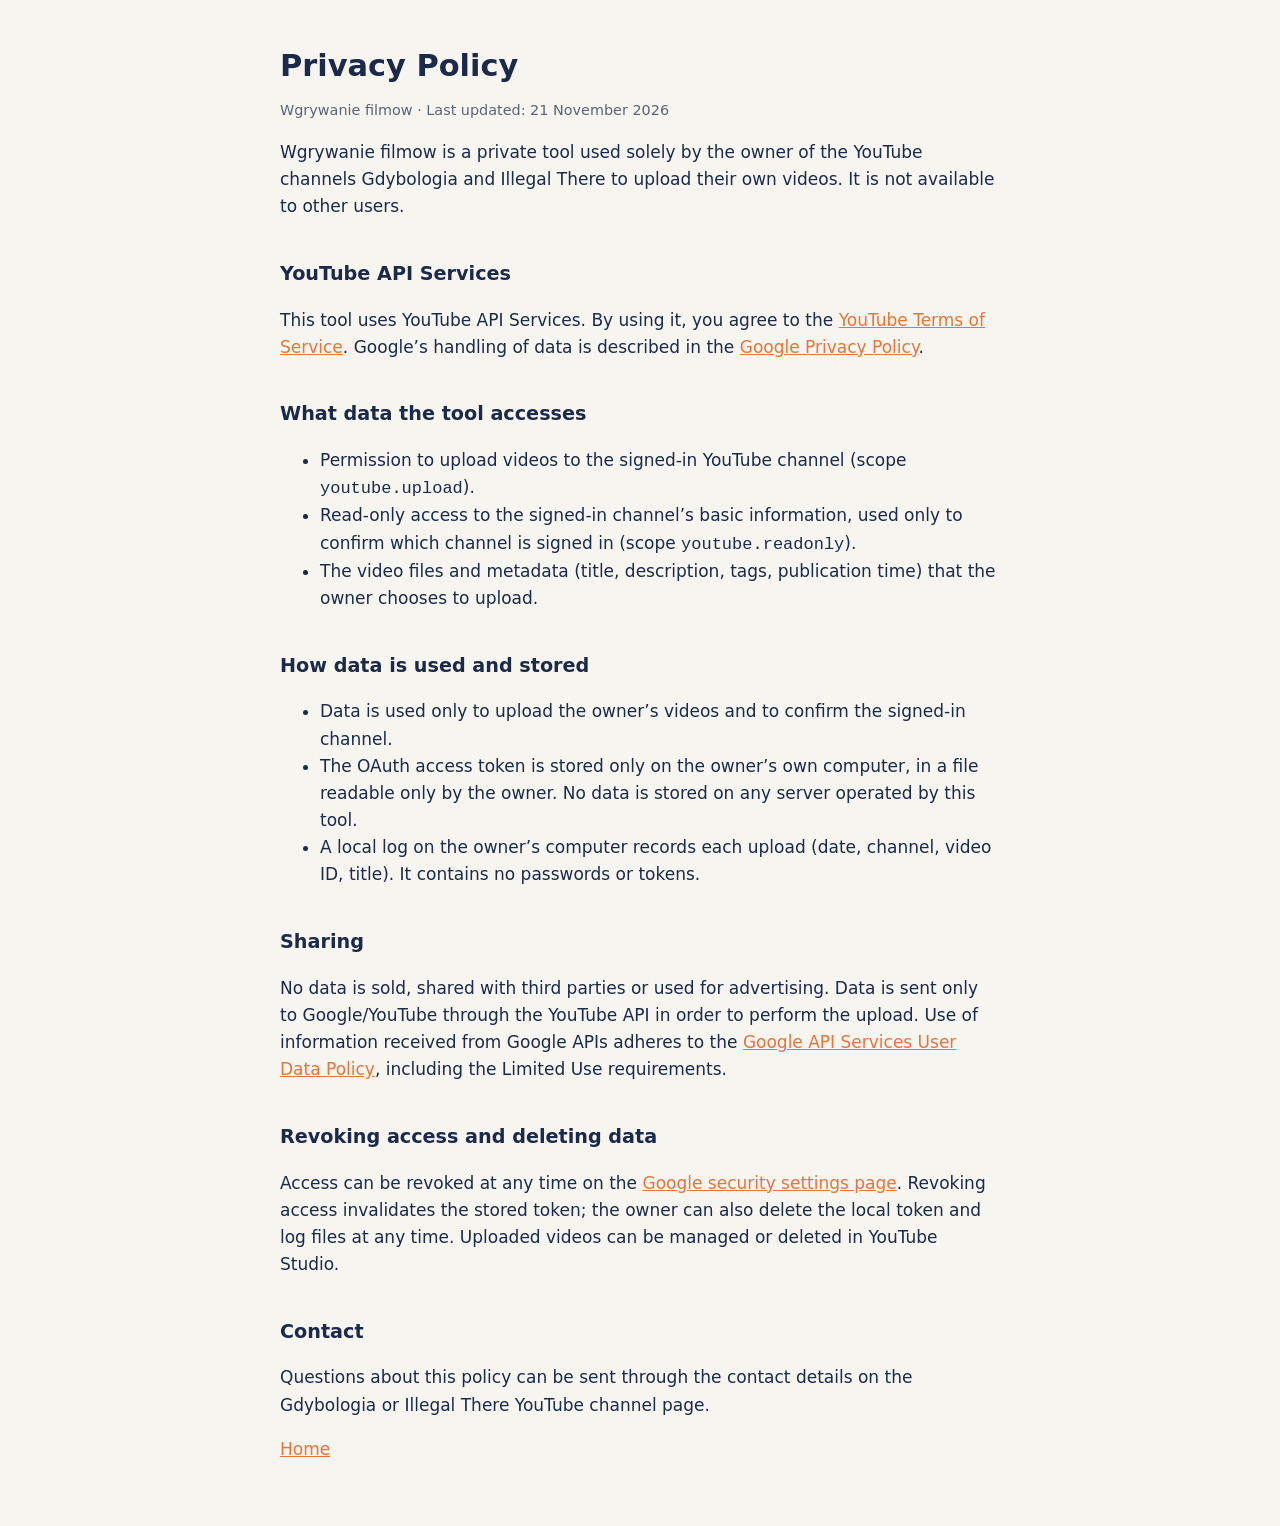
==== privacy.html @ 9b6796ae "Homepage and privacy policy Co-Authored-By: Claude Opus 5.5 <noreply@anthropic.com> Claude-Session: " ====
<!doctype html>
<html lang="en"><head><meta charset="utf-8"><meta name="viewport" content="width=device-width,initial-scale=1">
<title>Privacy Policy</title><link rel="stylesheet" href="style.css"></head>
<body><main>
<h1>Privacy Policy</h1>
<p class="meta">Wgrywanie filmow · Last updated: 21 November 2026</p>
<p>Wgrywanie filmow is a private tool used solely by the owner of the YouTube channels Gdybologia and Illegal There to upload their own videos. It is not available to other users.</p>
<h2>YouTube API Services</h2>
<p>This tool uses YouTube API Services. By using it, you agree to the <a href="https://www.youtube.com/t/terms">YouTube Terms of Service</a>. Google’s handling of data is described in the <a href="https://policies.google.com/privacy">Google Privacy Policy</a>.</p>
<h2>What data the tool accesses</h2>
<ul>
<li>Permission to upload videos to the signed-in YouTube channel (scope <code>youtube.upload</code>).</li>
<li>Read-only access to the signed-in channel’s basic information, used only to confirm which channel is signed in (scope <code>youtube.readonly</code>).</li>
<li>The video files and metadata (title, description, tags, publication time) that the owner chooses to upload.</li>
</ul>
<h2>How data is used and stored</h2>
<ul>
<li>Data is used only to upload the owner’s videos and to confirm the signed-in channel.</li>
<li>The OAuth access token is stored only on the owner’s own computer, in a file readable only by the owner. No data is stored on any server operated by this tool.</li>
<li>A local log on the owner’s computer records each upload (date, channel, video ID, title). It contains no passwords or tokens.</li>
</ul>
<h2>Sharing</h2>
<p>No data is sold, shared with third parties or used for advertising. Data is sent only to Google/YouTube through the YouTube API in order to perform the upload. Use of information received from Google APIs adheres to the <a href="https://developers.google.com/terms/api-services-user-data-policy">Google API Services User Data Policy</a>, including the Limited Use requirements.</p>
<h2>Revoking access and deleting data</h2>
<p>Access can be revoked at any time on the <a href="https://myaccount.google.com/permissions">Google security settings page</a>. Revoking access invalidates the stored token; the owner can also delete the local token and log files at any time. Uploaded videos can be managed or deleted in YouTube Studio.</p>
<h2>Contact</h2>
<p>Questions about this policy can be sent through the contact details on the Gdybologia or Illegal There YouTube channel page.</p>
<p><a href="index.html">Home</a></p>
</main></body></html>
---- style.css ----
:root{--bg:#f7f5f0;--fg:#1b2a4a;--muted:#5a6475;--accent:#e8743b}
@media (prefers-color-scheme:dark){:root{--bg:#121826;--fg:#eef1f6;--muted:#a3adbd}}
body{background:var(--bg);color:var(--fg);font:17px/1.6 -apple-system,system-ui,"Segoe UI",Roboto,sans-serif;margin:0}
main{max-width:720px;margin:0 auto;padding:48px 16px}
h1{font-size:1.9rem;line-height:1.2;margin:0 0 .4em}h2{font-size:1.2rem;margin-top:2em}
a{color:var(--accent)}p.meta,footer{color:var(--muted);font-size:.9rem}
footer{margin-top:3em;border-top:1px solid #8883;padding-top:1em}
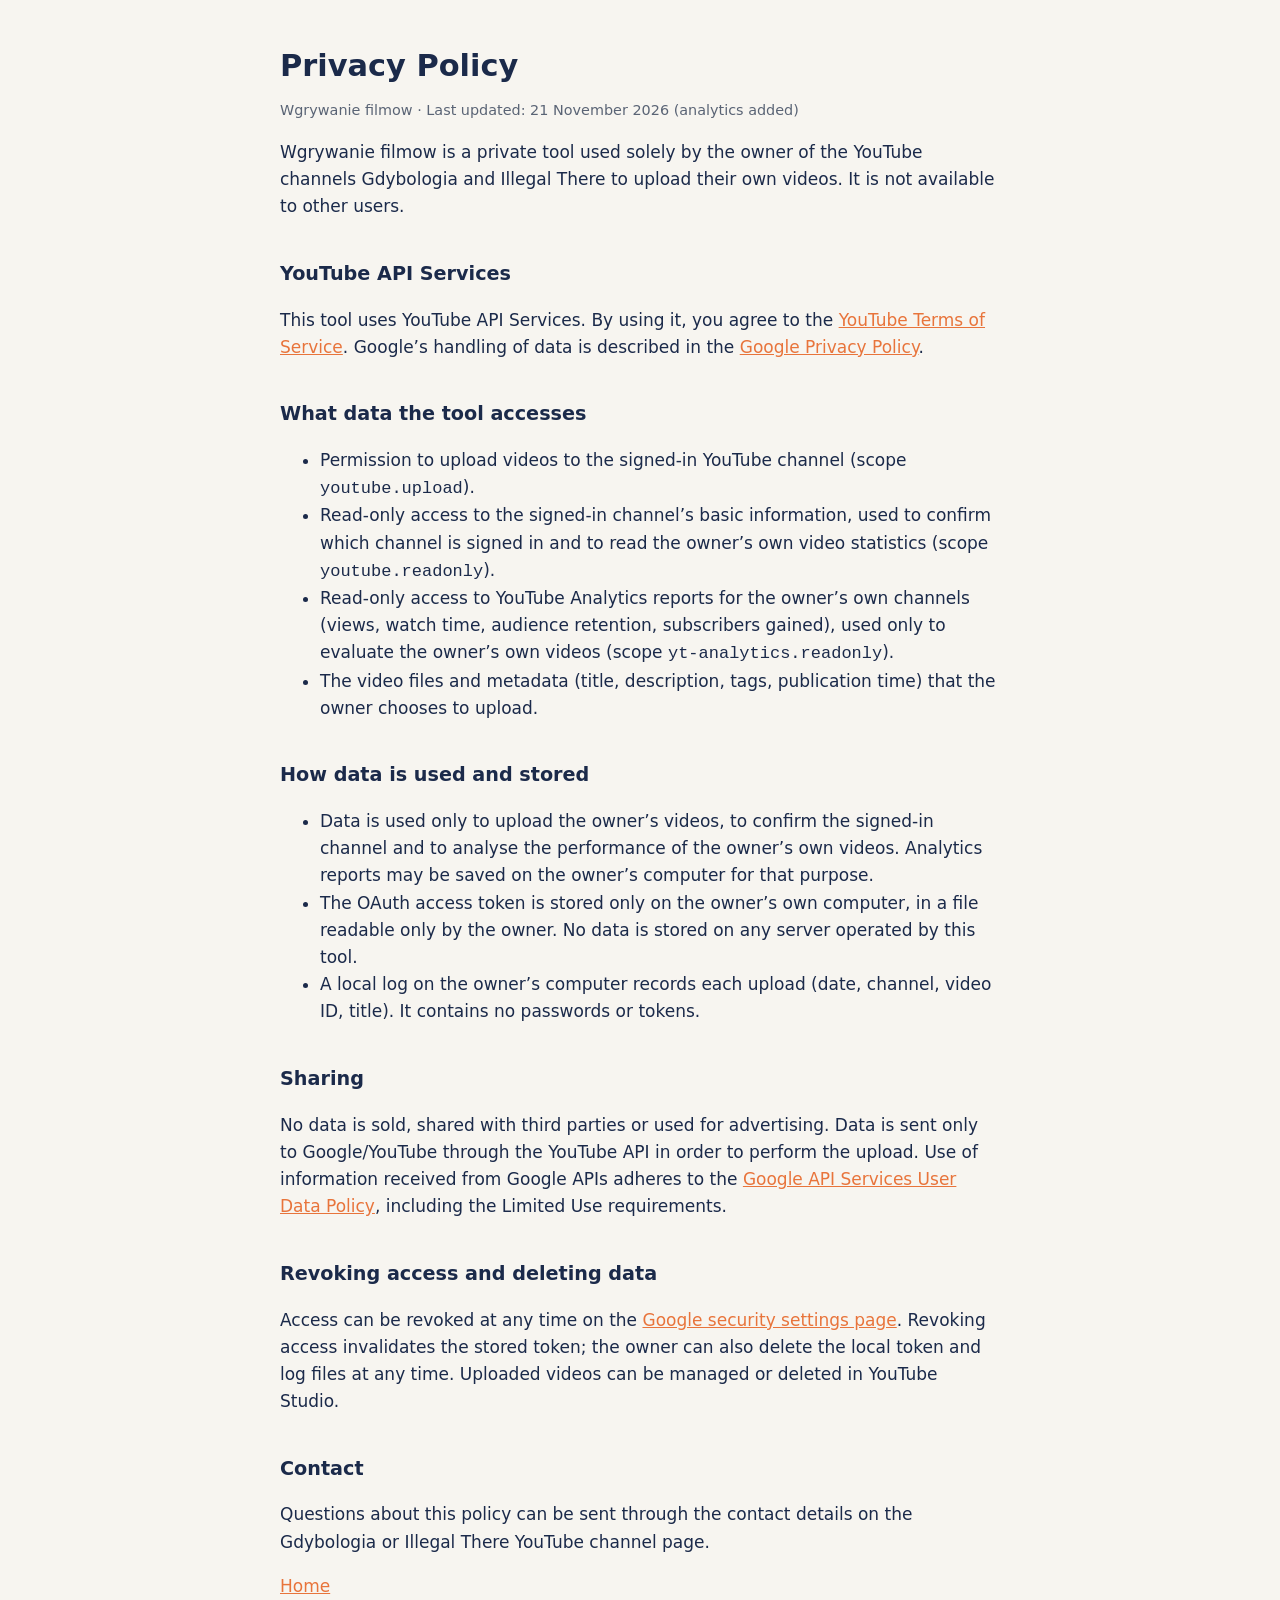
==== commit 0f04a0bd: "Add analytics read scope to privacy policy Co-Authored-By: Claude Opus 5.5 <noreply@anthropic.com> C" ====
--- a/privacy.html
+++ b/privacy.html
@@ -3,19 +3,20 @@
 <title>Privacy Policy</title><link rel="stylesheet" href="style.css"></head>
 <body><main>
 <h1>Privacy Policy</h1>
-<p class="meta">Wgrywanie filmow · Last updated: 21 November 2026</p>
+<p class="meta">Wgrywanie filmow · Last updated: 21 November 2026 (analytics added)</p>
 <p>Wgrywanie filmow is a private tool used solely by the owner of the YouTube channels Gdybologia and Illegal There to upload their own videos. It is not available to other users.</p>
 <h2>YouTube API Services</h2>
 <p>This tool uses YouTube API Services. By using it, you agree to the <a href="https://www.youtube.com/t/terms">YouTube Terms of Service</a>. Google’s handling of data is described in the <a href="https://policies.google.com/privacy">Google Privacy Policy</a>.</p>
 <h2>What data the tool accesses</h2>
 <ul>
 <li>Permission to upload videos to the signed-in YouTube channel (scope <code>youtube.upload</code>).</li>
-<li>Read-only access to the signed-in channel’s basic information, used only to confirm which channel is signed in (scope <code>youtube.readonly</code>).</li>
+<li>Read-only access to the signed-in channel’s basic information, used to confirm which channel is signed in and to read the owner’s own video statistics (scope <code>youtube.readonly</code>).</li>
+<li>Read-only access to YouTube Analytics reports for the owner’s own channels (views, watch time, audience retention, subscribers gained), used only to evaluate the owner’s own videos (scope <code>yt-analytics.readonly</code>).</li>
 <li>The video files and metadata (title, description, tags, publication time) that the owner chooses to upload.</li>
 </ul>
 <h2>How data is used and stored</h2>
 <ul>
-<li>Data is used only to upload the owner’s videos and to confirm the signed-in channel.</li>
+<li>Data is used only to upload the owner’s videos, to confirm the signed-in channel and to analyse the performance of the owner’s own videos. Analytics reports may be saved on the owner’s computer for that purpose.</li>
 <li>The OAuth access token is stored only on the owner’s own computer, in a file readable only by the owner. No data is stored on any server operated by this tool.</li>
 <li>A local log on the owner’s computer records each upload (date, channel, video ID, title). It contains no passwords or tokens.</li>
 </ul>
